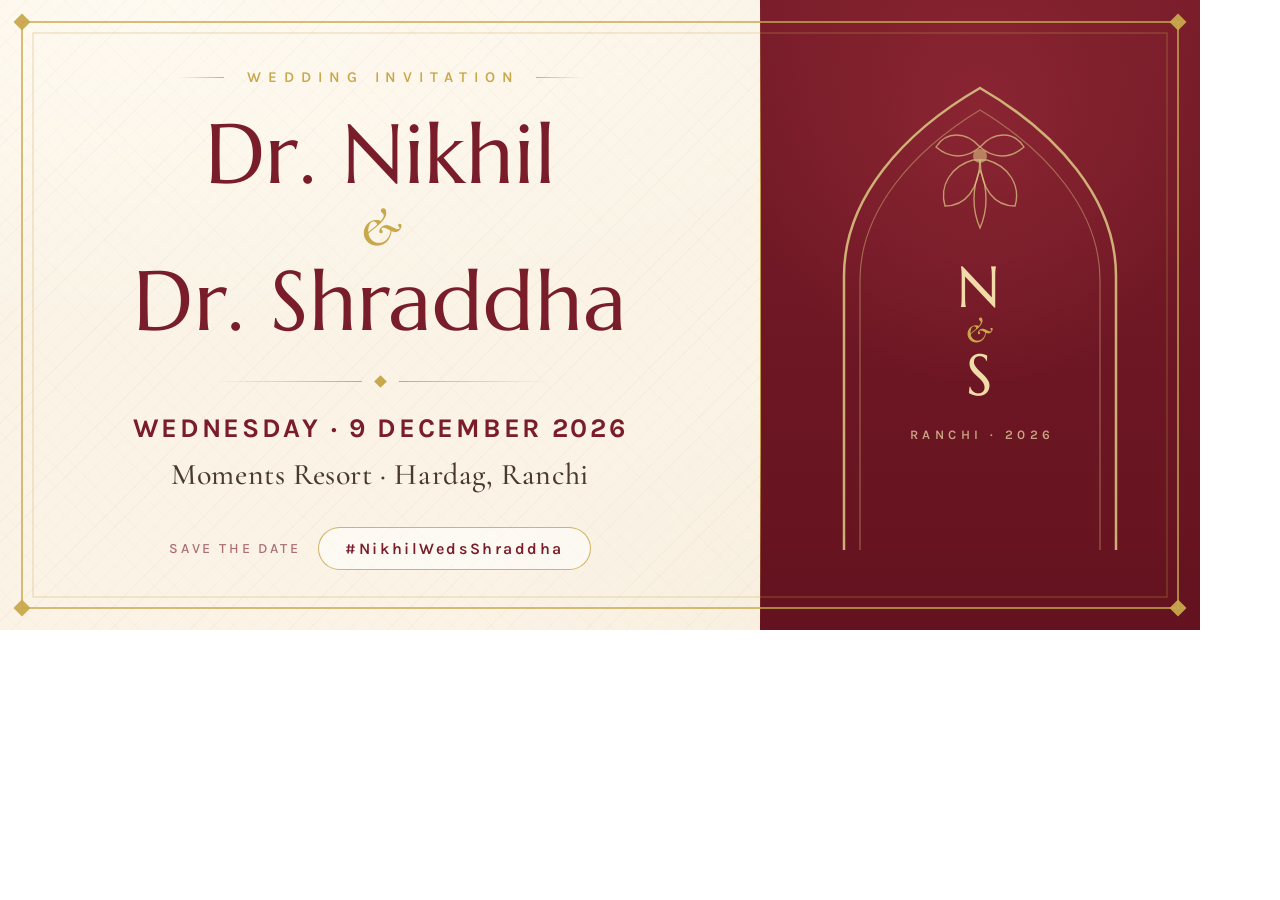
==== og-card.html @ 1aa70b27 "Enlarge event dates and redesign social preview card - Event date chips in The celebrations: 0.58rem" ====
<!doctype html>
<html lang="en">
  <head>
    <meta charset="utf-8" />
    <title>OG — Dr. Nikhil &amp; Dr. Shraddha</title>
    <style>
      @font-face {
        font-family: Marcellus;
        src: url(./assets/marcellus-latin-400-normal-86dSXJnk.woff2) format("woff2");
        font-weight: 400;
        font-display: block;
      }
      @font-face {
        font-family: Cormorant Garamond;
        src: url(./assets/cormorant-garamond-latin-500-normal-BsRWmXhO.woff2) format("woff2");
        font-weight: 500;
        font-display: block;
      }
      @font-face {
        font-family: Cormorant Garamond;
        src: url(./assets/cormorant-garamond-latin-600-italic-DCuhXWyK.woff2) format("woff2");
        font-weight: 600;
        font-style: italic;
        font-display: block;
      }
      @font-face {
        font-family: Karla;
        src: url(./assets/karla-latin-wght-normal-C3-ma4ov.woff2) format("woff2-variations");
        font-weight: 200 800;
        font-display: block;
      }

      :root {
        --paper: #faf3e6;
        --paper-deep: #f3e7d4;
        --maroon: #7a1d2a;
        --maroon-deep: #64121f;
        --gold: #c9a84c;
        --gold-soft: #d9c07f;
        --ink: #4a3a2e;
      }

      * { box-sizing: border-box; }

      html, body {
        margin: 0;
        padding: 0;
        width: 1200px;
        height: 630px;
        overflow: hidden;
      }

      .card {
        position: relative;
        width: 1200px;
        height: 630px;
        background:
          radial-gradient(120% 90% at 12% 0%, #fffaf1 0%, rgba(255, 250, 241, 0) 58%),
          radial-gradient(100% 80% at 100% 100%, #f6ead6 0%, rgba(246, 234, 214, 0) 60%),
          var(--paper);
        display: flex;
        overflow: hidden;
      }

      /* faint woven texture, keeps it from looking flat */
      .card::before {
        content: "";
        position: absolute;
        inset: 0;
        z-index: 1;
        background-image:
          repeating-linear-gradient(45deg, rgba(201, 168, 76, 0.035) 0 1px, transparent 1px 14px),
          repeating-linear-gradient(-45deg, rgba(122, 29, 42, 0.022) 0 1px, transparent 1px 14px);
        pointer-events: none;
      }

      /* --- frame ------------------------------------------------------ */
      .frame {
        position: absolute;
        inset: 0;
        z-index: 3;
        pointer-events: none;
      }

      /* --- left column ------------------------------------------------ */
      .left {
        position: relative;
        width: 760px;
        padding: 62px 56px 54px;
        display: flex;
        flex-direction: column;
        justify-content: center;
        text-align: center;
        z-index: 2;
      }

      .kicker {
        font-family: Karla, sans-serif;
        font-size: 15px;
        font-weight: 600;
        letter-spacing: 0.46em;
        text-indent: 0.46em;
        text-transform: uppercase;
        color: var(--gold);
        display: flex;
        align-items: center;
        justify-content: center;
        gap: 16px;
      }
      .kicker i {
        display: block;
        width: 46px;
        height: 1px;
        background: linear-gradient(90deg, rgba(201, 168, 76, 0), rgba(201, 168, 76, 0.9));
      }
      .kicker i:last-child { transform: scaleX(-1); }

      .names {
        font-family: Marcellus, serif;
        color: var(--maroon);
        margin-top: 26px;
        line-height: 1;
      }
      .names .n {
        display: block;
        font-size: 84px;
        letter-spacing: 0.005em;
      }
      .names .amp {
        display: block;
        font-family: "Cormorant Garamond", serif;
        font-style: italic;
        font-weight: 600;
        font-size: 54px;
        color: var(--gold);
        line-height: 0.9;
        margin: 8px 0 6px;
      }

      .rule {
        display: flex;
        align-items: center;
        justify-content: center;
        gap: 14px;
        margin: 34px 0 26px;
      }
      .rule span {
        height: 1px;
        width: 150px;
        background: linear-gradient(90deg, rgba(201, 168, 76, 0), rgba(201, 168, 76, 0.95));
      }
      .rule span:last-child { transform: scaleX(-1); }
      .rule b {
        width: 9px;
        height: 9px;
        background: var(--gold);
        transform: rotate(45deg);
        display: block;
      }

      .date {
        font-family: Karla, sans-serif;
        font-size: 27px;
        font-weight: 700;
        letter-spacing: 0.1em;
        text-transform: uppercase;
        color: var(--maroon);
      }
      .venue {
        font-family: "Cormorant Garamond", serif;
        font-size: 30px;
        font-weight: 500;
        color: var(--ink);
        margin-top: 12px;
        letter-spacing: 0.02em;
      }

      .foot {
        margin-top: 34px;
        display: flex;
        align-items: center;
        justify-content: center;
        gap: 18px;
      }
      .foot .pill {
        font-family: Karla, sans-serif;
        font-size: 16px;
        font-weight: 600;
        letter-spacing: 0.16em;
        color: var(--maroon);
        border: 1px solid rgba(201, 168, 76, 0.85);
        border-radius: 999px;
        padding: 11px 26px;
        background: rgba(255, 255, 255, 0.5);
      }
      .foot .season {
        font-family: Karla, sans-serif;
        font-size: 14px;
        font-weight: 500;
        letter-spacing: 0.2em;
        color: rgba(122, 29, 42, 0.62);
        text-transform: uppercase;
      }

      /* --- right arch panel ------------------------------------------- */
      .right {
        position: relative;
        width: 440px;
        background:
          radial-gradient(90% 70% at 50% 18%, #8a2532 0%, rgba(138, 37, 50, 0) 62%),
          linear-gradient(180deg, var(--maroon) 0%, var(--maroon-deep) 100%);
        display: flex;
        align-items: center;
        justify-content: center;
        z-index: 2;
      }
      .right::after {
        content: "";
        position: absolute;
        top: 0;
        left: 0;
        width: 1px;
        height: 100%;
        background: linear-gradient(180deg, rgba(201, 168, 76, 0), rgba(201, 168, 76, 0.9) 30%, rgba(201, 168, 76, 0.9) 70%, rgba(201, 168, 76, 0));
      }

      .arch { position: relative; width: 300px; height: 470px; }

      .seal {
        position: absolute;
        left: 50%;
        top: 58%;
        transform: translate(-50%, -50%);
        text-align: center;
        color: var(--gold-soft);
      }
      .seal .mono {
        font-family: Marcellus, serif;
        font-size: 58px;
        letter-spacing: 0.04em;
        line-height: 0.86;
        color: #efdca8;
      }
      .seal .mono em {
        font-family: "Cormorant Garamond", serif;
        font-style: italic;
        font-size: 36px;
        color: var(--gold);
        display: block;
        margin: 4px 0;
      }
      .seal .est {
        margin-top: 26px;
        font-family: Karla, sans-serif;
        font-size: 13px;
        font-weight: 600;
        letter-spacing: 0.34em;
        text-indent: 0.34em;
        text-transform: uppercase;
        color: rgba(239, 220, 168, 0.72);
      }
    </style>
  </head>
  <body>
    <div class="card">
      <svg class="frame" width="1200" height="630" viewBox="0 0 1200 630" fill="none">
        <rect x="22" y="22" width="1156" height="586" stroke="#c9a84c" stroke-opacity="0.75" stroke-width="2" />
        <rect x="33" y="33" width="1134" height="564" stroke="#c9a84c" stroke-opacity="0.4" stroke-width="1" />
        <!-- corner diamonds -->
        <g fill="#c9a84c">
          <rect x="16" y="16" width="12" height="12" transform="rotate(45 22 22)" fill-opacity="0.95" />
          <rect x="1172" y="16" width="12" height="12" transform="rotate(45 1178 22)" fill-opacity="0.95" />
          <rect x="16" y="602" width="12" height="12" transform="rotate(45 22 608)" fill-opacity="0.95" />
          <rect x="1172" y="602" width="12" height="12" transform="rotate(45 1178 608)" fill-opacity="0.95" />
        </g>
      </svg>

      <div class="left">
        <div class="kicker"><i></i>Wedding Invitation<i></i></div>

        <div class="names">
          <span class="n">Dr. Nikhil</span>
          <span class="amp">&amp;</span>
          <span class="n">Dr. Shraddha</span>
        </div>

        <div class="rule"><span></span><b></b><span></span></div>

        <div class="date">Wednesday &middot; 9 December 2026</div>
        <div class="venue">Moments Resort &middot; Hardag, Ranchi</div>

        <div class="foot">
          <span class="season">Save the date</span>
          <span class="pill">#NikhilWedsShraddha</span>
        </div>
      </div>

      <div class="right">
        <div class="arch">
          <svg width="300" height="470" viewBox="0 0 300 470" fill="none">
            <!-- outer jharok arch -->
            <path
              d="M14 470V196C14 118 74 52 150 8c76 44 136 110 136 188v274"
              stroke="#d9c07f" stroke-opacity="0.9" stroke-width="2.5" />
            <path
              d="M30 470V200c0-70 54-130 120-170 66 40 120 100 120 170v270"
              stroke="#d9c07f" stroke-opacity="0.45" stroke-width="1.2" />
            <!-- lotus crest -->
            <g stroke="#d9c07f" stroke-opacity="0.75" stroke-width="1.4" fill="none" transform="translate(150 76)">
              <circle r="7" fill="#d9c07f" fill-opacity="0.6" stroke="none" />
              <path d="M0-9c14-16 34-16 44 0-14 12-30 12-44 0z" />
              <path d="M0-9c-14-16-34-16-44 0 14 12 30 12 44 0z" />
              <path d="M-7 4c-22 6-34 26-28 46 20 0 34-16 35-46z" />
              <path d="M7 4c22 6 34 26 28 46-20 0-34-16-35-46z" />
              <path d="M0 14c-8 18-8 40 0 58 8-18 8-40 0-58z" />
            </g>
          </svg>

          <div class="seal">
            <div class="mono">N<em>&amp;</em>S</div>
            <div class="est">Ranchi &middot; 2026</div>
          </div>
        </div>
      </div>
    </div>
  </body>
</html>
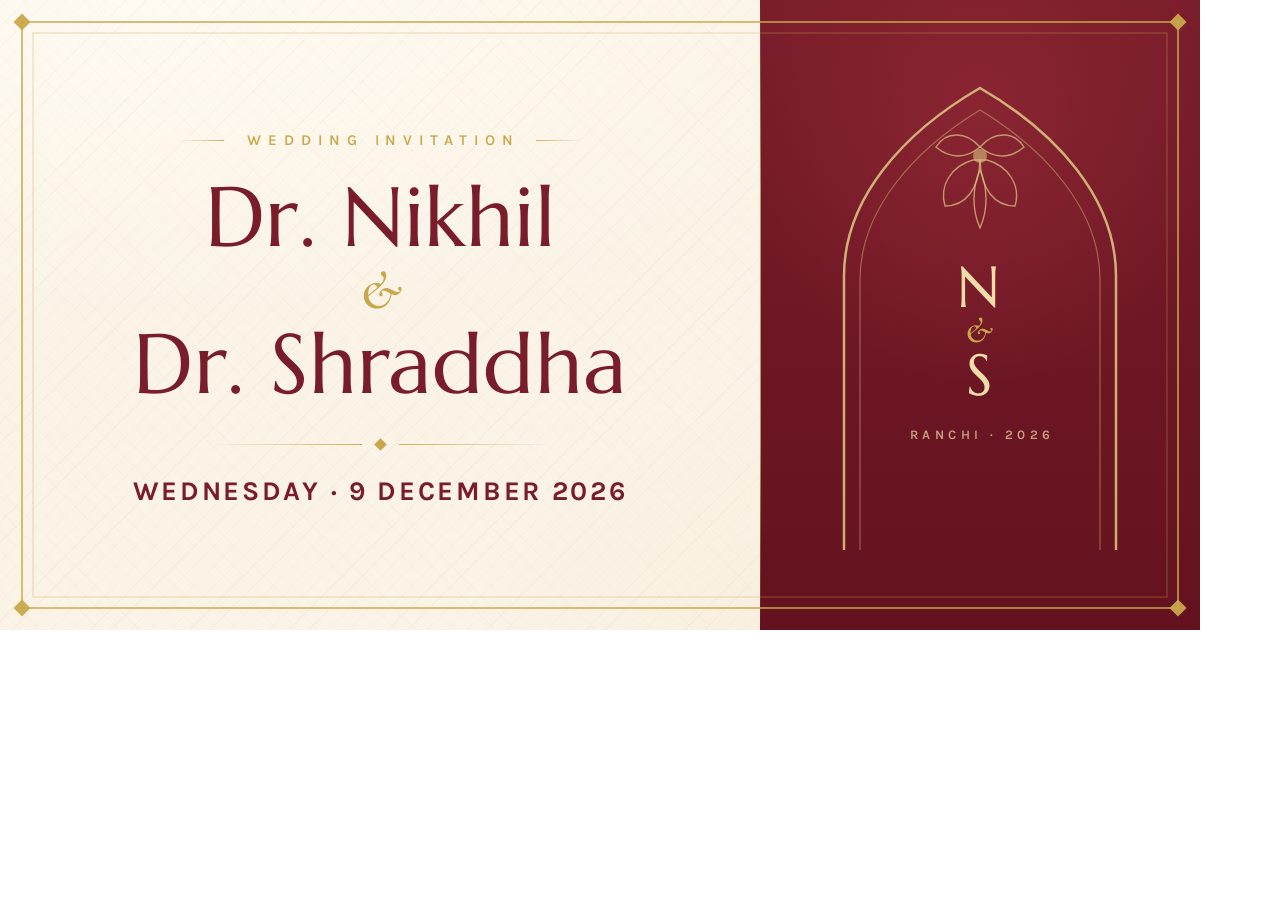
==== commit 586d0759: "Drop venue and subtext from share card and preview metadata" ====
--- a/og-card.html
+++ b/og-card.html
@@ -287,12 +287,6 @@
         <div class="rule"><span></span><b></b><span></span></div>
 
         <div class="date">Wednesday &middot; 9 December 2026</div>
-        <div class="venue">Moments Resort &middot; Hardag, Ranchi</div>
-
-        <div class="foot">
-          <span class="season">Save the date</span>
-          <span class="pill">#NikhilWedsShraddha</span>
-        </div>
       </div>
 
       <div class="right">
